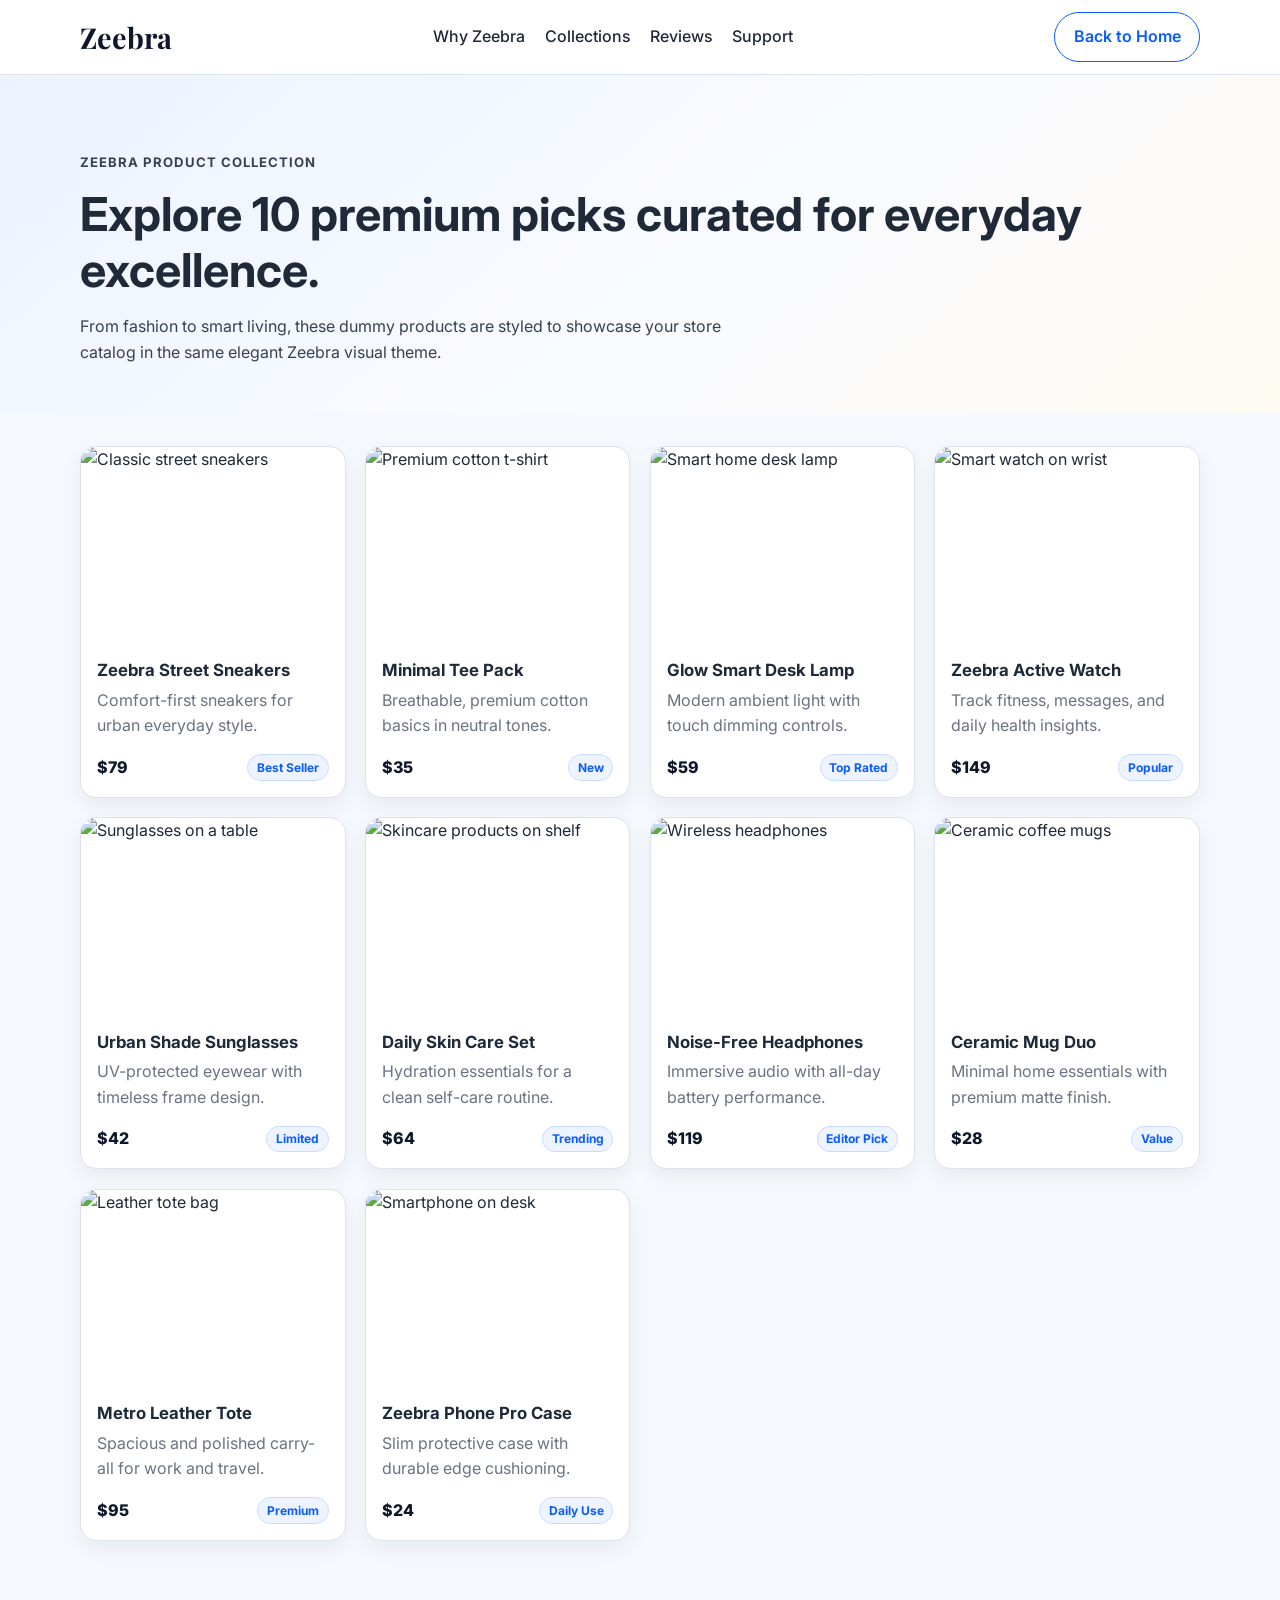
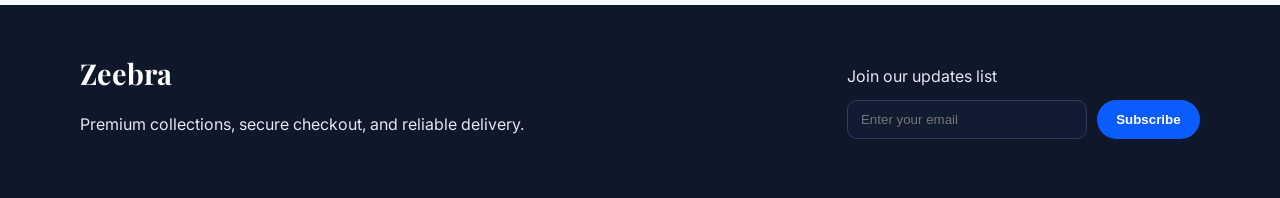
==== collections.html @ 48e6f0a5 "Add Zeebra collections page with 10 themed products" ====
<!DOCTYPE html>
<html lang="en">
  <head>
    <meta charset="UTF-8" />
    <meta name="viewport" content="width=device-width, initial-scale=1.0" />
    <title>Zeebra Collections | Shop Premium Picks</title>
    <link rel="preconnect" href="https://fonts.googleapis.com" />
    <link rel="preconnect" href="https://fonts.gstatic.com" crossorigin />
    <link
      href="https://fonts.googleapis.com/css2?family=Inter:wght@400;500;600;700;800&family=Playfair+Display:wght@600;700&display=swap"
      rel="stylesheet"
    />
    <link rel="stylesheet" href="styles.css" />
  </head>
  <body>
    <header class="topbar">
      <div class="container nav">
        <a class="brand" href="index.html">Zeebra</a>
        <nav>
          <ul class="nav-links">
            <li><a href="index.html#features">Why Zeebra</a></li>
            <li><a href="collections.html">Collections</a></li>
            <li><a href="index.html#testimonials">Reviews</a></li>
            <li><a href="#support">Support</a></li>
          </ul>
        </nav>
        <a class="btn btn-outline" href="index.html">Back to Home</a>
      </div>
    </header>

    <main>
      <section class="catalog-hero">
        <div class="container">
          <p class="eyebrow">Zeebra Product Collection</p>
          <h1>Explore 10 premium picks curated for everyday excellence.</h1>
          <p>
            From fashion to smart living, these dummy products are styled to showcase
            your store catalog in the same elegant Zeebra visual theme.
          </p>
        </div>
      </section>

      <section class="product-section" id="products">
        <div class="container">
          <div class="product-grid">
            <article class="product-card">
              <img src="https://images.unsplash.com/photo-1542291026-7eec264c27ff?auto=format&fit=crop&w=800&q=80" alt="Classic street sneakers" />
              <div class="product-content">
                <h3>Zeebra Street Sneakers</h3>
                <p>Comfort-first sneakers for urban everyday style.</p>
                <div class="product-meta"><span class="price">$79</span><span class="tag">Best Seller</span></div>
              </div>
            </article>

            <article class="product-card">
              <img src="https://images.unsplash.com/photo-1521572163474-6864f9cf17ab?auto=format&fit=crop&w=800&q=80" alt="Premium cotton t-shirt" />
              <div class="product-content">
                <h3>Minimal Tee Pack</h3>
                <p>Breathable, premium cotton basics in neutral tones.</p>
                <div class="product-meta"><span class="price">$35</span><span class="tag">New</span></div>
              </div>
            </article>

            <article class="product-card">
              <img src="https://images.unsplash.com/photo-1514996937319-344454492b37?auto=format&fit=crop&w=800&q=80" alt="Smart home desk lamp" />
              <div class="product-content">
                <h3>Glow Smart Desk Lamp</h3>
                <p>Modern ambient light with touch dimming controls.</p>
                <div class="product-meta"><span class="price">$59</span><span class="tag">Top Rated</span></div>
              </div>
            </article>

            <article class="product-card">
              <img src="https://images.unsplash.com/photo-1546868871-7041f2a55e12?auto=format&fit=crop&w=800&q=80" alt="Smart watch on wrist" />
              <div class="product-content">
                <h3>Zeebra Active Watch</h3>
                <p>Track fitness, messages, and daily health insights.</p>
                <div class="product-meta"><span class="price">$149</span><span class="tag">Popular</span></div>
              </div>
            </article>

            <article class="product-card">
              <img src="https://images.unsplash.com/photo-1572635196237-14b3f281503f?auto=format&fit=crop&w=800&q=80" alt="Sunglasses on a table" />
              <div class="product-content">
                <h3>Urban Shade Sunglasses</h3>
                <p>UV-protected eyewear with timeless frame design.</p>
                <div class="product-meta"><span class="price">$42</span><span class="tag">Limited</span></div>
              </div>
            </article>

            <article class="product-card">
              <img src="https://images.unsplash.com/photo-1585386959984-a41552231658?auto=format&fit=crop&w=800&q=80" alt="Skincare products on shelf" />
              <div class="product-content">
                <h3>Daily Skin Care Set</h3>
                <p>Hydration essentials for a clean self-care routine.</p>
                <div class="product-meta"><span class="price">$64</span><span class="tag">Trending</span></div>
              </div>
            </article>

            <article class="product-card">
              <img src="https://images.unsplash.com/photo-1505740420928-5e560c06d30e?auto=format&fit=crop&w=800&q=80" alt="Wireless headphones" />
              <div class="product-content">
                <h3>Noise-Free Headphones</h3>
                <p>Immersive audio with all-day battery performance.</p>
                <div class="product-meta"><span class="price">$119</span><span class="tag">Editor Pick</span></div>
              </div>
            </article>

            <article class="product-card">
              <img src="https://images.unsplash.com/photo-1560343090-f0409e92791a?auto=format&fit=crop&w=800&q=80" alt="Ceramic coffee mugs" />
              <div class="product-content">
                <h3>Ceramic Mug Duo</h3>
                <p>Minimal home essentials with premium matte finish.</p>
                <div class="product-meta"><span class="price">$28</span><span class="tag">Value</span></div>
              </div>
            </article>

            <article class="product-card">
              <img src="https://images.unsplash.com/photo-1556740749-887f6717d7e4?auto=format&fit=crop&w=800&q=80" alt="Leather tote bag" />
              <div class="product-content">
                <h3>Metro Leather Tote</h3>
                <p>Spacious and polished carry-all for work and travel.</p>
                <div class="product-meta"><span class="price">$95</span><span class="tag">Premium</span></div>
              </div>
            </article>

            <article class="product-card">
              <img src="https://images.unsplash.com/photo-1511707171634-5f897ff02aa9?auto=format&fit=crop&w=800&q=80" alt="Smartphone on desk" />
              <div class="product-content">
                <h3>Zeebra Phone Pro Case</h3>
                <p>Slim protective case with durable edge cushioning.</p>
                <div class="product-meta"><span class="price">$24</span><span class="tag">Daily Use</span></div>
              </div>
            </article>
          </div>
        </div>
      </section>
    </main>

    <footer class="footer" id="support">
      <div class="container footer-content">
        <div>
          <a class="brand" href="index.html">Zeebra</a>
          <p>Premium collections, secure checkout, and reliable delivery.</p>
        </div>
        <form>
          <label for="email">Join our updates list</label>
          <div class="subscribe">
            <input id="email" type="email" placeholder="Enter your email" />
            <button class="btn btn-primary" type="submit">Subscribe</button>
          </div>
        </form>
      </div>
    </footer>
  </body>
</html>
---- styles.css ----
:root {
  --bg: #f5f8fc;
  --surface: #ffffff;
  --text: #1f2937;
  --muted: #6b7280;
  --primary: #0b5cff;
  --primary-dark: #0841b8;
  --accent: #f59e0b;
  --border: #dbe3ee;
}

* {
  box-sizing: border-box;
}

body {
  margin: 0;
  font-family: "Inter", system-ui, -apple-system, sans-serif;
  color: var(--text);
  background: var(--bg);
  line-height: 1.6;
}

img {
  max-width: 100%;
  display: block;
}

.container {
  width: min(1120px, 92%);
  margin: 0 auto;
}

.topbar {
  background: rgba(255, 255, 255, 0.95);
  border-bottom: 1px solid var(--border);
  position: sticky;
  top: 0;
  z-index: 40;
  backdrop-filter: blur(8px);
}

.nav {
  display: flex;
  justify-content: space-between;
  align-items: center;
  min-height: 74px;
  gap: 1rem;
}

.brand {
  font-family: "Playfair Display", Georgia, serif;
  font-size: 1.8rem;
  color: #0f172a;
  font-weight: 700;
  text-decoration: none;
}

.nav-links {
  list-style: none;
  display: flex;
  gap: 1.2rem;
  padding: 0;
  margin: 0;
}

.nav-links a {
  text-decoration: none;
  color: var(--text);
  font-weight: 500;
}

.hero {
  padding: 4.5rem 0;
  background: linear-gradient(140deg, #ecf3ff 0%, #f9fbff 40%, #fefaf2 100%);
}

.hero-grid {
  display: grid;
  grid-template-columns: 1.1fr 1fr;
  align-items: center;
  gap: 2rem;
}

.eyebrow {
  color: var(--primary);
  font-weight: 700;
  text-transform: uppercase;
  letter-spacing: 0.08em;
  font-size: 0.82rem;
}

h1,
h2,
h3 {
  line-height: 1.2;
  margin-top: 0;
}

h1 {
  font-size: clamp(2rem, 2.4vw + 1rem, 3.4rem);
  margin-bottom: 1rem;
}

h2 {
  font-size: clamp(1.5rem, 1.8vw + 1rem, 2.3rem);
  margin-bottom: 1.1rem;
}

.hero-copy p {
  color: #374151;
  max-width: 58ch;
}

.hero-image img {
  border-radius: 20px;
  box-shadow: 0 20px 60px rgba(20, 41, 86, 0.2);
}

.hero-actions {
  display: flex;
  gap: 0.85rem;
  margin-top: 1.5rem;
  flex-wrap: wrap;
}

.btn {
  text-decoration: none;
  border: 1px solid transparent;
  font-weight: 600;
  padding: 0.7rem 1.15rem;
  border-radius: 999px;
  display: inline-flex;
  align-items: center;
  justify-content: center;
  cursor: pointer;
}

.btn-primary {
  background: var(--primary);
  color: #fff;
}

.btn-primary:hover {
  background: var(--primary-dark);
}

.btn-light {
  background: #fff;
  color: #0f172a;
  border-color: var(--border);
}

.btn-outline {
  border-color: var(--primary);
  color: var(--primary);
}

.collections,
.features,
.testimonials {
  padding: 4rem 0;
}

.card-grid {
  display: grid;
  gap: 1.2rem;
  grid-template-columns: repeat(3, minmax(0, 1fr));
}

.card {
  background: var(--surface);
  border-radius: 16px;
  overflow: hidden;
  border: 1px solid var(--border);
}

.card img {
  aspect-ratio: 4 / 3;
  object-fit: cover;
}

.card div {
  padding: 1rem;
}

.card p,
.features p {
  color: var(--muted);
}

.feature-grid {
  display: grid;
  grid-template-columns: 1.25fr 1fr;
  gap: 1.2rem;
}

.features ul {
  padding-left: 1.2rem;
}

.features li {
  margin-bottom: 0.8rem;
}

.feature-highlight {
  background: #0f172a;
  color: #dbeafe;
  border-radius: 16px;
  padding: 1.7rem;
}

.highlight-title {
  color: #fdba74;
  font-weight: 600;
}

.highlight-stat {
  font-size: 3rem;
  font-weight: 800;
  margin: 0;
  color: #fff;
}

.testimonials {
  background: #fff;
}

blockquote {
  margin: 0;
  font-size: 1.2rem;
  font-style: italic;
  max-width: 60ch;
}

.quote-author {
  color: var(--muted);
  font-weight: 600;
}

.footer {
  background: #0f172a;
  color: #e2e8f0;
  padding: 2.8rem 0;
}

.footer .brand {
  color: #fff;
}

.footer-content {
  display: flex;
  justify-content: space-between;
  align-items: center;
  gap: 1.5rem;
  flex-wrap: wrap;
}

.subscribe {
  display: flex;
  gap: 0.6rem;
  margin-top: 0.6rem;
}

input[type="email"] {
  border-radius: 10px;
  border: 1px solid #2d3e5f;
  background: #111b31;
  color: #e2e8f0;
  padding: 0.7rem 0.8rem;
  min-width: 240px;
}

@media (max-width: 900px) {
  .hero-grid,
  .card-grid,
  .feature-grid {
    grid-template-columns: 1fr;
  }

  .nav-links {
    display: none;
  }
}

.catalog-hero {
  padding: 4rem 0 2rem;
  background: linear-gradient(140deg, #ecf3ff 0%, #f9fbff 55%, #fefaf2 100%);
}

.catalog-hero p {
  color: #374151;
  max-width: 68ch;
}

.product-section {
  padding: 2rem 0 4rem;
}

.product-grid {
  display: grid;
  gap: 1.2rem;
  grid-template-columns: repeat(4, minmax(0, 1fr));
}

.product-card {
  background: var(--surface);
  border: 1px solid var(--border);
  border-radius: 16px;
  overflow: hidden;
  box-shadow: 0 8px 20px rgba(8, 20, 48, 0.06);
}

.product-card img {
  width: 100%;
  aspect-ratio: 4 / 3;
  object-fit: cover;
}

.product-content {
  padding: 1rem;
}

.product-content h3 {
  font-size: 1.05rem;
  margin-bottom: 0.45rem;
}

.product-content p {
  color: var(--muted);
  margin: 0 0 0.95rem;
}

.product-meta {
  display: flex;
  align-items: center;
  justify-content: space-between;
  gap: 0.8rem;
}

.price {
  font-weight: 800;
  color: #0f172a;
}

.tag {
  display: inline-flex;
  align-items: center;
  justify-content: center;
  font-size: 0.75rem;
  font-weight: 700;
  color: var(--primary);
  border: 1px solid #c9dbff;
  background: #eef4ff;
  padding: 0.18rem 0.55rem;
  border-radius: 999px;
}

@media (max-width: 1100px) {
  .product-grid {
    grid-template-columns: repeat(3, minmax(0, 1fr));
  }
}

@media (max-width: 900px) {
  .product-grid {
    grid-template-columns: repeat(2, minmax(0, 1fr));
  }
}

@media (max-width: 560px) {
  .product-grid {
    grid-template-columns: 1fr;
  }
}
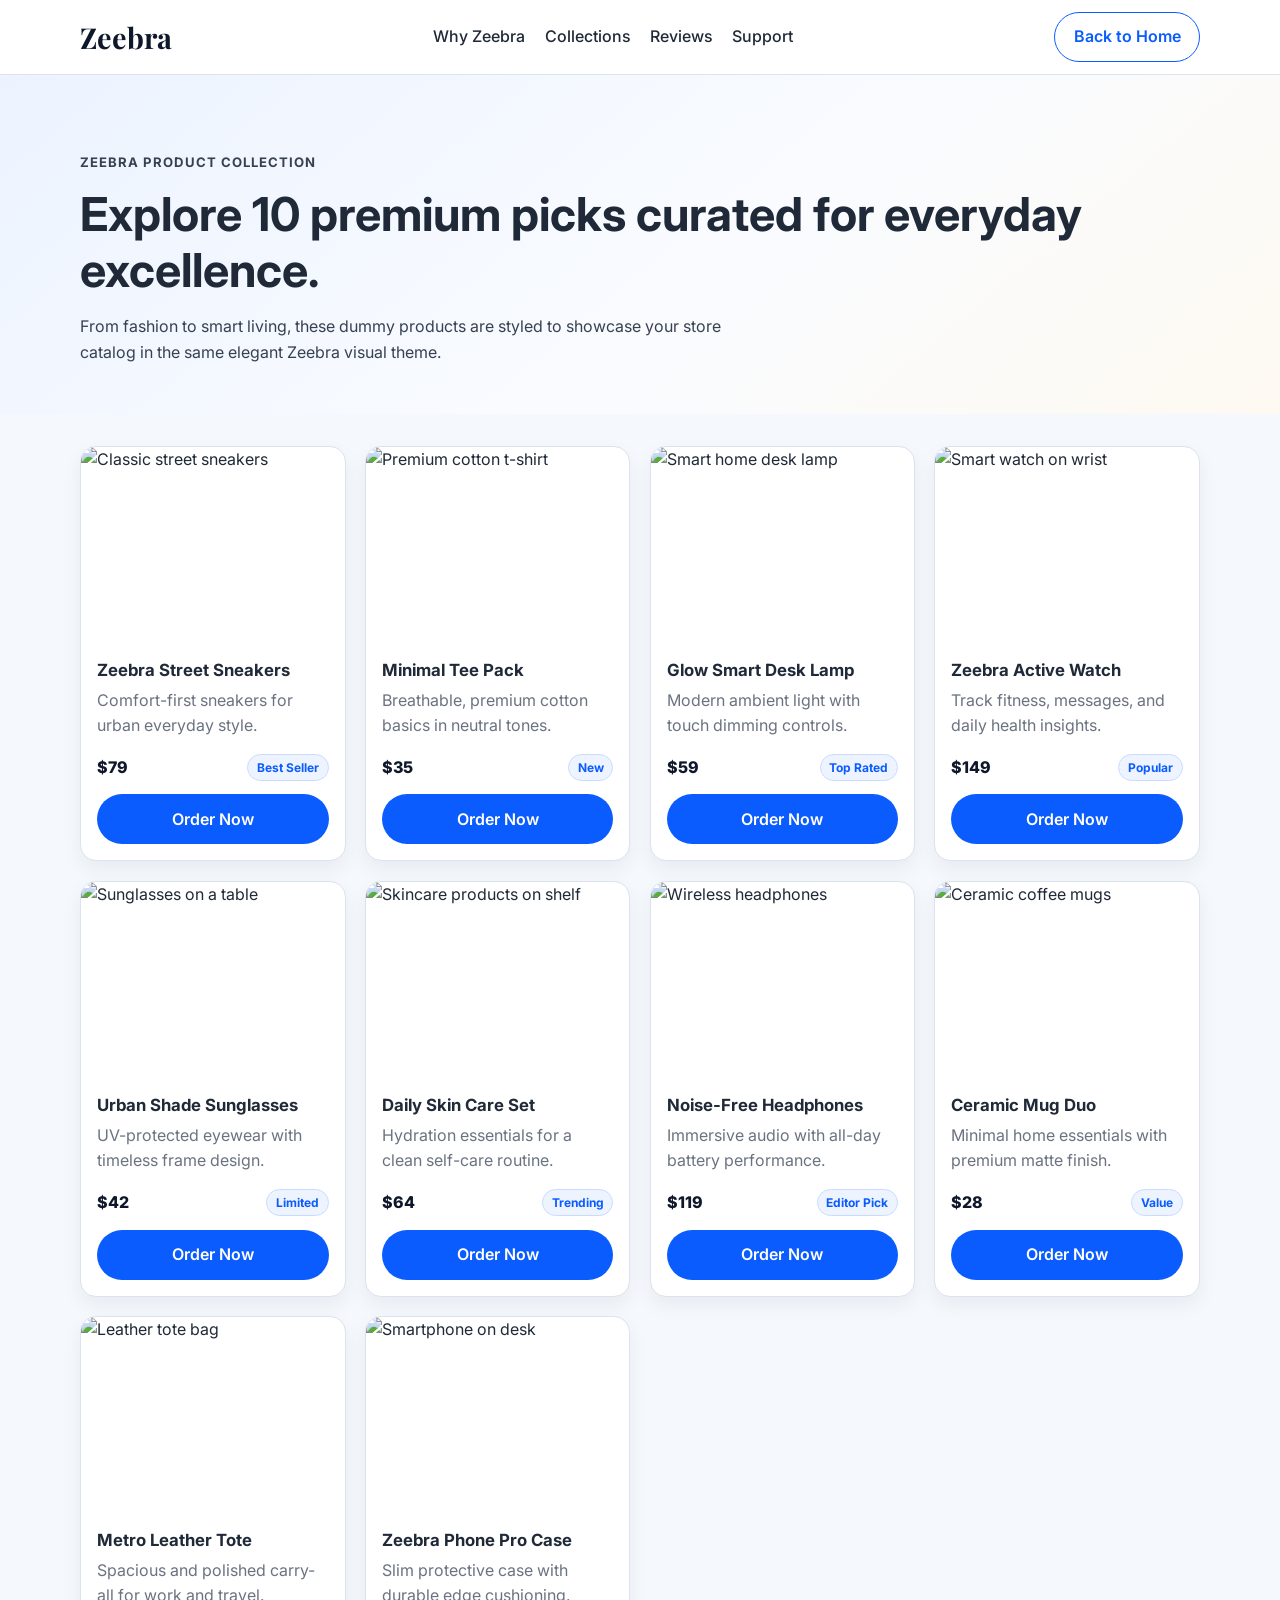
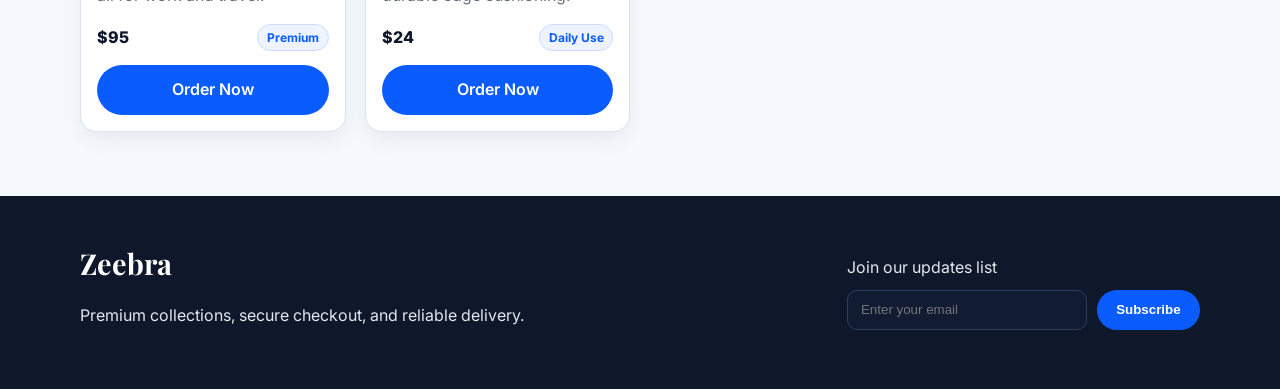
==== commit c72e0bfc: "Add Zeebra order page and product order links" ====
--- a/collections.html
+++ b/collections.html
@@ -49,6 +49,7 @@
                 <h3>Zeebra Street Sneakers</h3>
                 <p>Comfort-first sneakers for urban everyday style.</p>
                 <div class="product-meta"><span class="price">$79</span><span class="tag">Best Seller</span></div>
+                <a class="btn btn-primary product-btn" href="order.html?item=sneakers">Order Now</a>
               </div>
             </article>
 
@@ -58,6 +59,7 @@
                 <h3>Minimal Tee Pack</h3>
                 <p>Breathable, premium cotton basics in neutral tones.</p>
                 <div class="product-meta"><span class="price">$35</span><span class="tag">New</span></div>
+                <a class="btn btn-primary product-btn" href="order.html?item=tee">Order Now</a>
               </div>
             </article>
 
@@ -67,6 +69,7 @@
                 <h3>Glow Smart Desk Lamp</h3>
                 <p>Modern ambient light with touch dimming controls.</p>
                 <div class="product-meta"><span class="price">$59</span><span class="tag">Top Rated</span></div>
+                <a class="btn btn-primary product-btn" href="order.html?item=lamp">Order Now</a>
               </div>
             </article>
 
@@ -76,6 +79,7 @@
                 <h3>Zeebra Active Watch</h3>
                 <p>Track fitness, messages, and daily health insights.</p>
                 <div class="product-meta"><span class="price">$149</span><span class="tag">Popular</span></div>
+                <a class="btn btn-primary product-btn" href="order.html?item=watch">Order Now</a>
               </div>
             </article>
 
@@ -85,6 +89,7 @@
                 <h3>Urban Shade Sunglasses</h3>
                 <p>UV-protected eyewear with timeless frame design.</p>
                 <div class="product-meta"><span class="price">$42</span><span class="tag">Limited</span></div>
+                <a class="btn btn-primary product-btn" href="order.html?item=sunglasses">Order Now</a>
               </div>
             </article>
 
@@ -94,6 +99,7 @@
                 <h3>Daily Skin Care Set</h3>
                 <p>Hydration essentials for a clean self-care routine.</p>
                 <div class="product-meta"><span class="price">$64</span><span class="tag">Trending</span></div>
+                <a class="btn btn-primary product-btn" href="order.html?item=skincare">Order Now</a>
               </div>
             </article>
 
@@ -103,6 +109,7 @@
                 <h3>Noise-Free Headphones</h3>
                 <p>Immersive audio with all-day battery performance.</p>
                 <div class="product-meta"><span class="price">$119</span><span class="tag">Editor Pick</span></div>
+                <a class="btn btn-primary product-btn" href="order.html?item=headphones">Order Now</a>
               </div>
             </article>
 
@@ -112,6 +119,7 @@
                 <h3>Ceramic Mug Duo</h3>
                 <p>Minimal home essentials with premium matte finish.</p>
                 <div class="product-meta"><span class="price">$28</span><span class="tag">Value</span></div>
+                <a class="btn btn-primary product-btn" href="order.html?item=mugs">Order Now</a>
               </div>
             </article>
 
@@ -121,6 +129,7 @@
                 <h3>Metro Leather Tote</h3>
                 <p>Spacious and polished carry-all for work and travel.</p>
                 <div class="product-meta"><span class="price">$95</span><span class="tag">Premium</span></div>
+                <a class="btn btn-primary product-btn" href="order.html?item=tote">Order Now</a>
               </div>
             </article>
 
@@ -130,6 +139,7 @@
                 <h3>Zeebra Phone Pro Case</h3>
                 <p>Slim protective case with durable edge cushioning.</p>
                 <div class="product-meta"><span class="price">$24</span><span class="tag">Daily Use</span></div>
+                <a class="btn btn-primary product-btn" href="order.html?item=case">Order Now</a>
               </div>
             </article>
           </div>
--- a/styles.css
+++ b/styles.css
@@ -373,3 +373,105 @@
     grid-template-columns: 1fr;
   }
 }
+
+
+.product-btn {
+  margin-top: 0.85rem;
+  width: 100%;
+}
+
+.order-section {
+  padding: 2rem 0 4rem;
+}
+
+.order-wrap {
+  display: grid;
+  grid-template-columns: 0.95fr 1.4fr;
+  gap: 1.2rem;
+  align-items: start;
+}
+
+.order-summary {
+  background: #0f172a;
+  color: #dbeafe;
+  border-radius: 16px;
+  padding: 1.5rem;
+  position: sticky;
+  top: 95px;
+}
+
+.summary-label {
+  color: #fdba74;
+  text-transform: uppercase;
+  letter-spacing: 0.07em;
+  font-size: 0.78rem;
+  font-weight: 700;
+}
+
+.order-summary h2 {
+  color: #fff;
+  margin-bottom: 0.7rem;
+}
+
+.summary-note {
+  color: #cbd5e1;
+}
+
+.order-form {
+  background: var(--surface);
+  border: 1px solid var(--border);
+  border-radius: 16px;
+  padding: 1.35rem;
+}
+
+.form-grid {
+  display: grid;
+  grid-template-columns: repeat(2, minmax(0, 1fr));
+  gap: 0.95rem;
+}
+
+.order-form label {
+  display: flex;
+  flex-direction: column;
+  gap: 0.45rem;
+  font-weight: 600;
+  margin-bottom: 0.95rem;
+}
+
+.order-form input,
+.order-form textarea,
+.order-form select {
+  border: 1px solid var(--border);
+  border-radius: 10px;
+  padding: 0.7rem 0.75rem;
+  font: inherit;
+  color: var(--text);
+  background: #fff;
+}
+
+.order-form textarea {
+  resize: vertical;
+}
+
+.order-submit {
+  width: 100%;
+  margin-top: 0.7rem;
+  padding: 0.85rem 1.1rem;
+  font-size: 1rem;
+}
+
+@media (max-width: 980px) {
+  .order-wrap {
+    grid-template-columns: 1fr;
+  }
+
+  .order-summary {
+    position: static;
+  }
+}
+
+@media (max-width: 700px) {
+  .form-grid {
+    grid-template-columns: 1fr;
+  }
+}
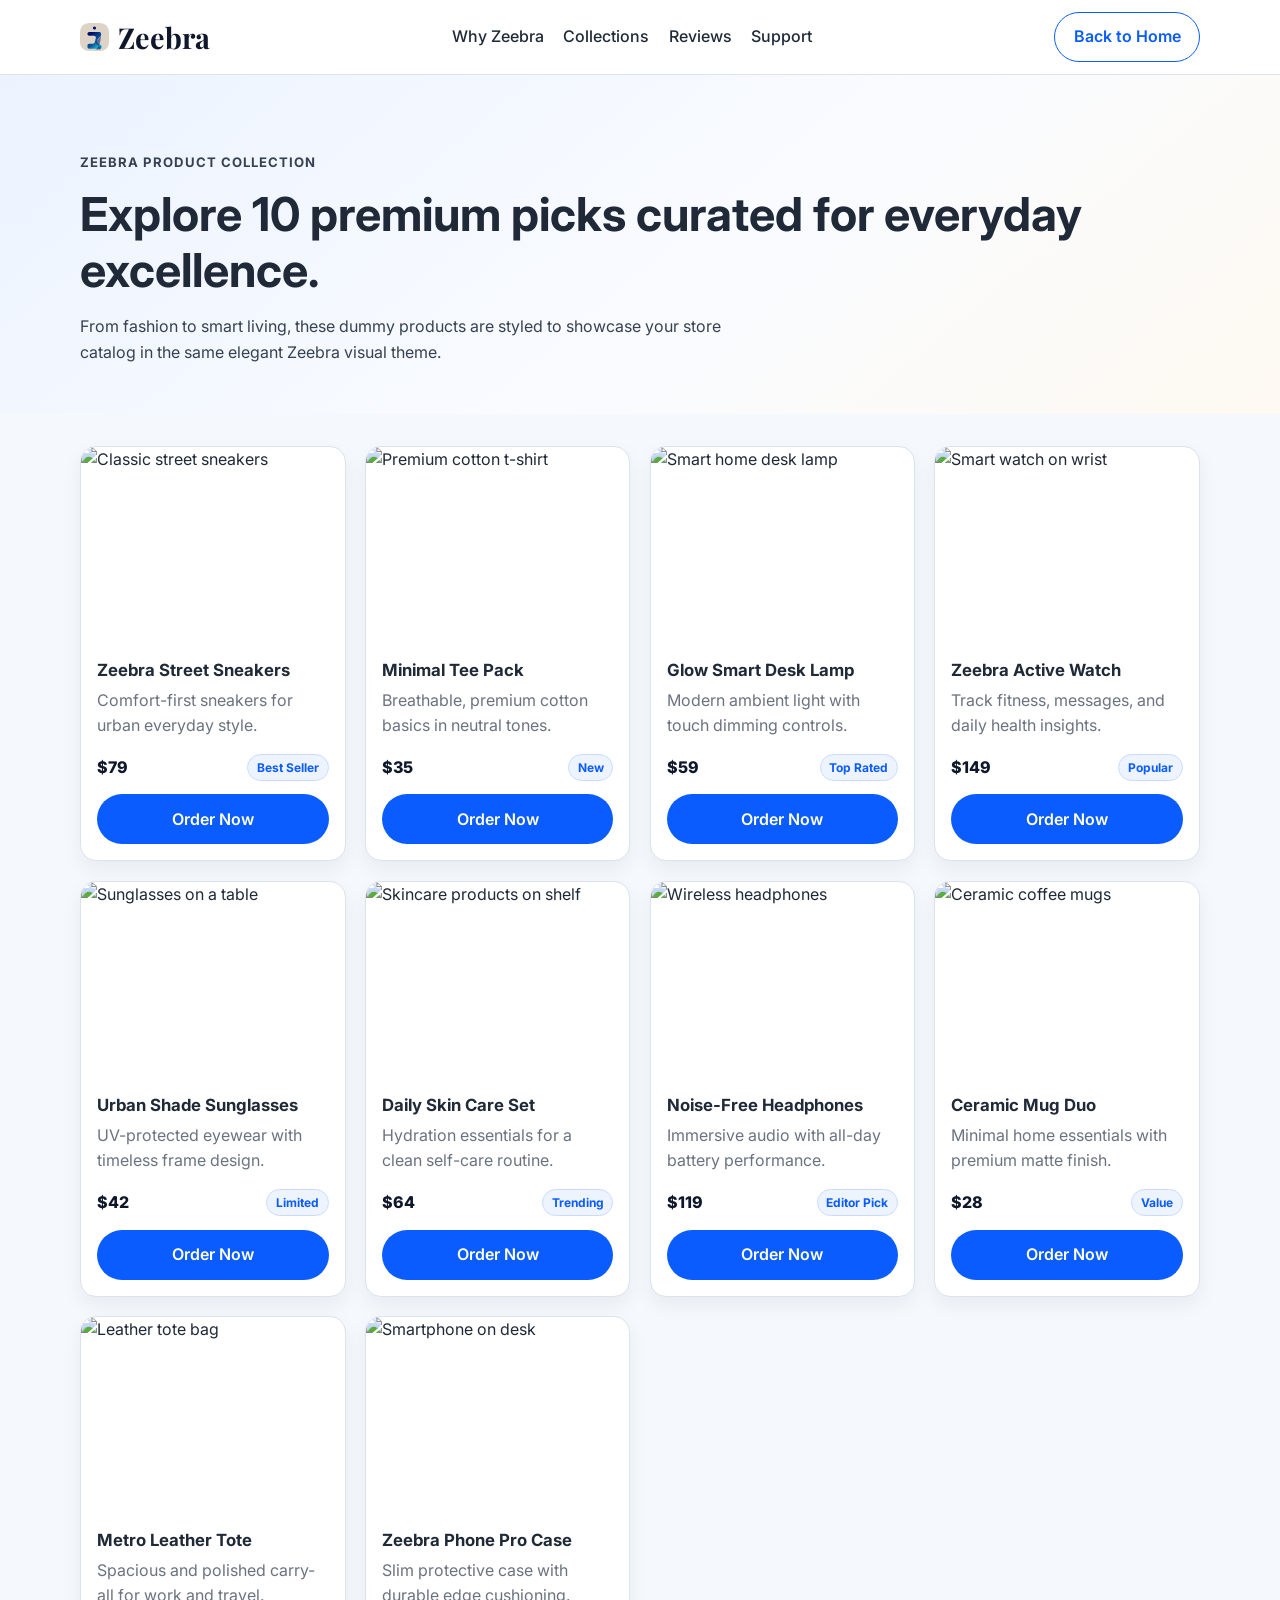
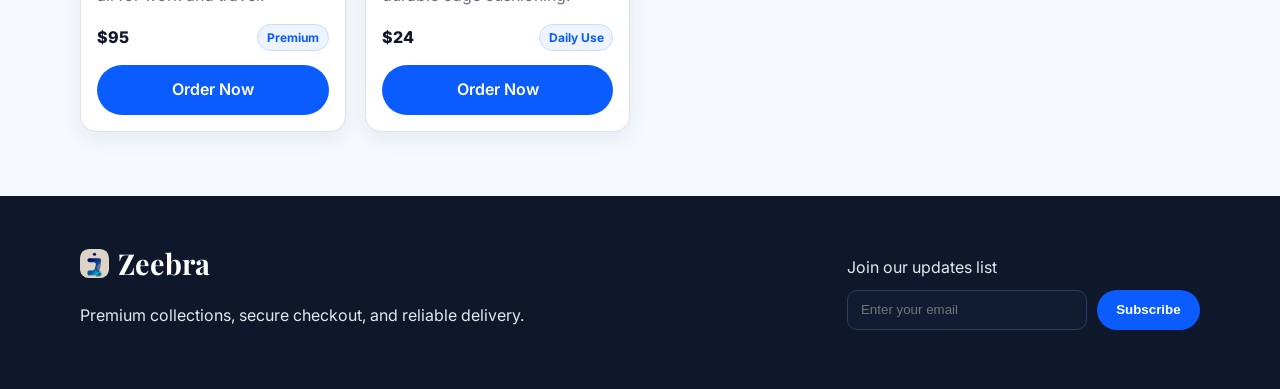
==== commit 1bc8e980: "Add Zeebra logo icon before brand text across pages" ====
--- a/collections.html
+++ b/collections.html
@@ -15,7 +15,7 @@
   <body>
     <header class="topbar">
       <div class="container nav">
-        <a class="brand" href="index.html">Zeebra</a>
+        <a class="brand" href="index.html"><img src="logo.svg" alt="Zeebra logo" class="brand-logo" />Zeebra</a>
         <nav>
           <ul class="nav-links">
             <li><a href="index.html#features">Why Zeebra</a></li>
@@ -150,7 +150,7 @@
     <footer class="footer" id="support">
       <div class="container footer-content">
         <div>
-          <a class="brand" href="index.html">Zeebra</a>
+          <a class="brand" href="index.html"><img src="logo.svg" alt="Zeebra logo" class="brand-logo" />Zeebra</a>
           <p>Premium collections, secure checkout, and reliable delivery.</p>
         </div>
         <form>
--- a/styles.css
+++ b/styles.css
@@ -56,6 +56,20 @@
   text-decoration: none;
 }
 
+
+.brand {
+  display: inline-flex;
+  align-items: center;
+  gap: 0.55rem;
+}
+
+.brand-logo {
+  width: 1.8rem;
+  height: 1.8rem;
+  border-radius: 0.55rem;
+  flex-shrink: 0;
+}
+
 .nav-links {
   list-style: none;
   display: flex;
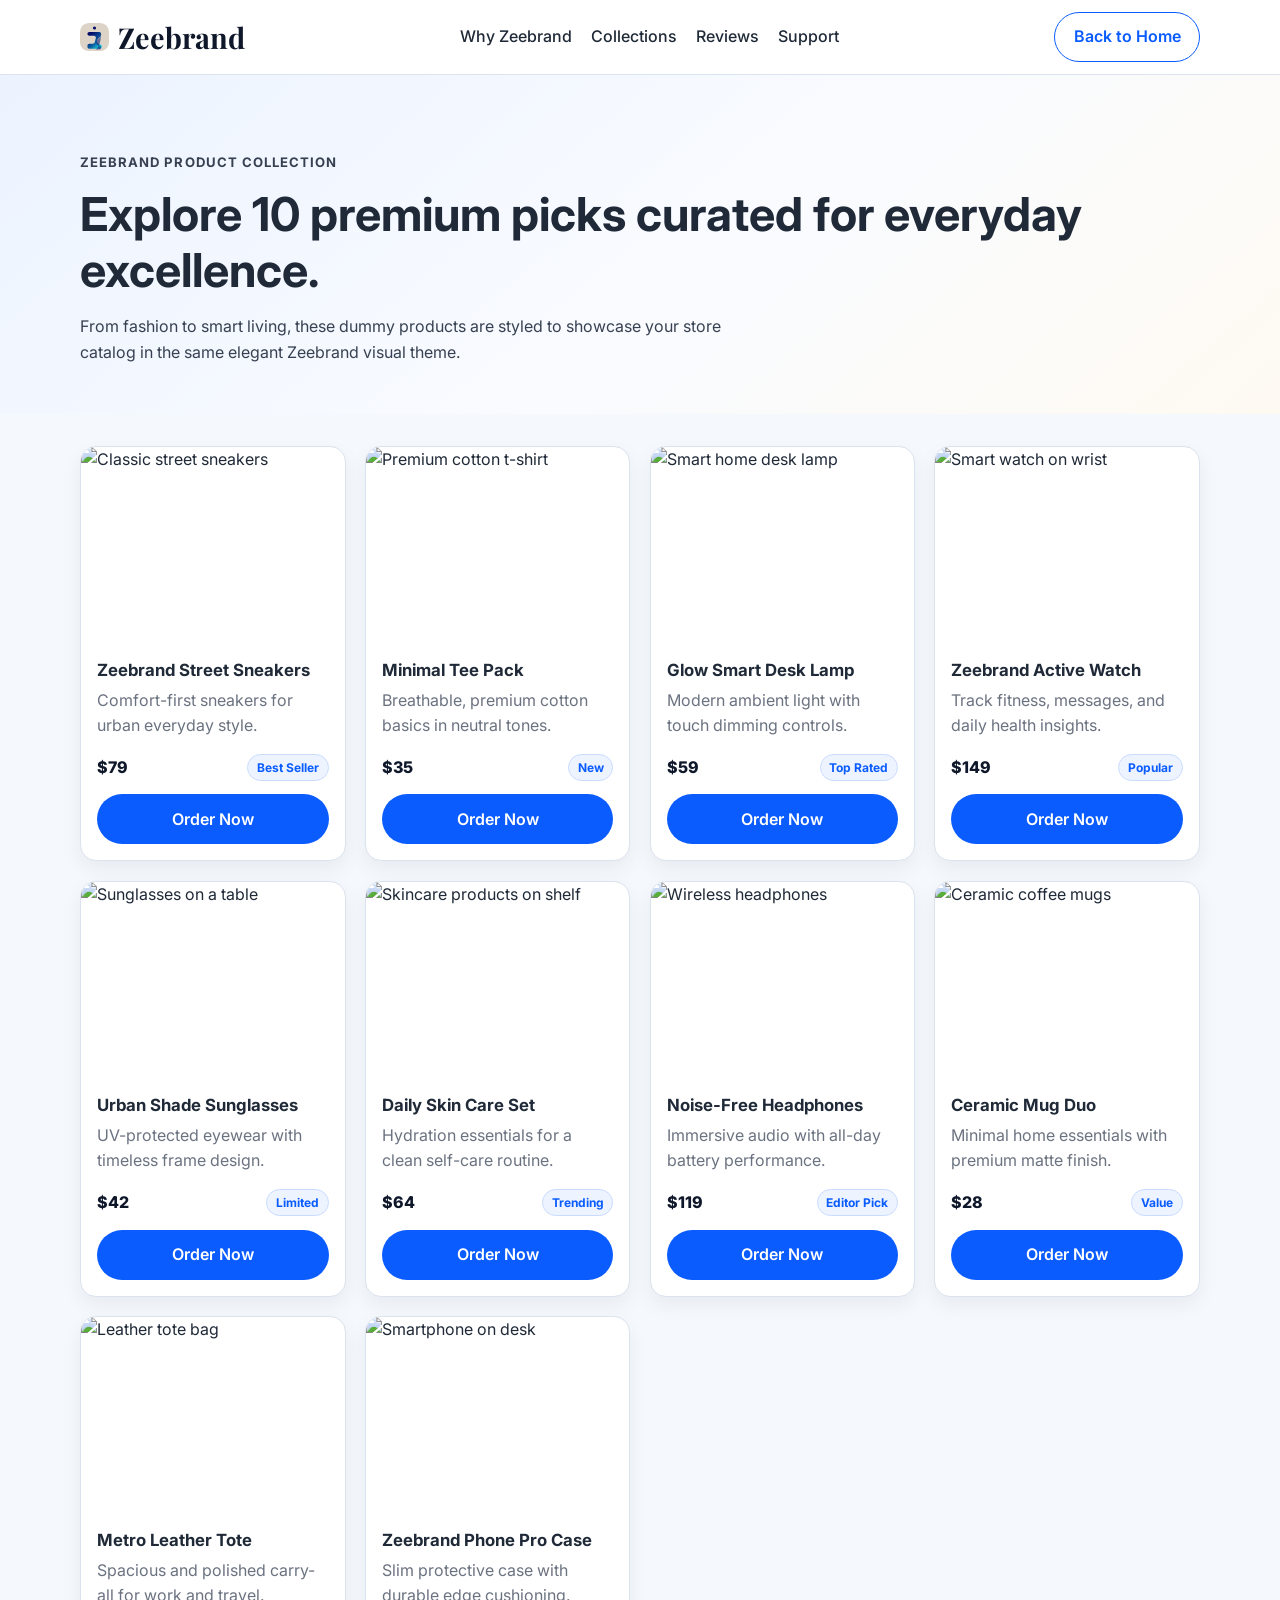
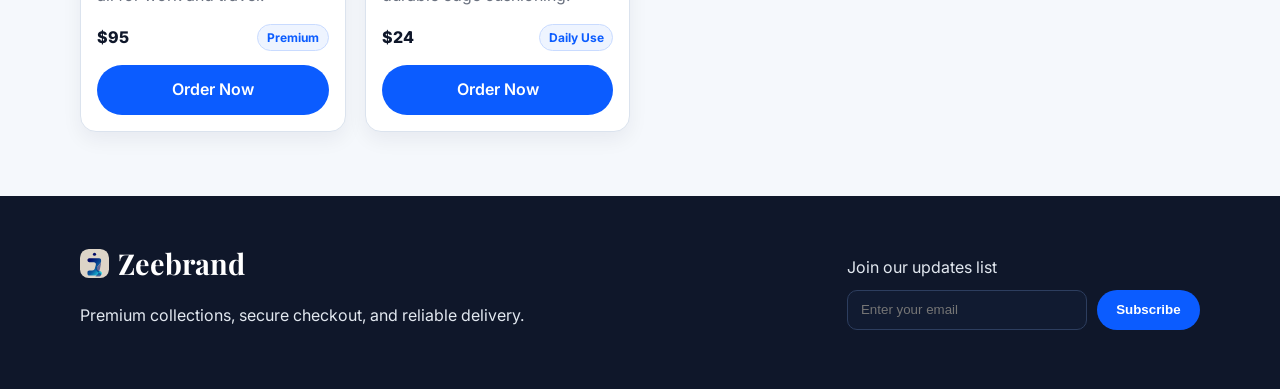
==== commit abb5c522: "Rename brand text from Zeebra to Zeebrand" ====
--- a/collections.html
+++ b/collections.html
@@ -3,7 +3,7 @@
   <head>
     <meta charset="UTF-8" />
     <meta name="viewport" content="width=device-width, initial-scale=1.0" />
-    <title>Zeebra Collections | Shop Premium Picks</title>
+    <title>Zeebrand Collections | Shop Premium Picks</title>
     <link rel="preconnect" href="https://fonts.googleapis.com" />
     <link rel="preconnect" href="https://fonts.gstatic.com" crossorigin />
     <link
@@ -15,10 +15,10 @@
   <body>
     <header class="topbar">
       <div class="container nav">
-        <a class="brand" href="index.html"><img src="logo.svg" alt="Zeebra logo" class="brand-logo" />Zeebra</a>
+        <a class="brand" href="index.html"><img src="logo.svg" alt="Zeebrand logo" class="brand-logo" />Zeebrand</a>
         <nav>
           <ul class="nav-links">
-            <li><a href="index.html#features">Why Zeebra</a></li>
+            <li><a href="index.html#features">Why Zeebrand</a></li>
             <li><a href="collections.html">Collections</a></li>
             <li><a href="index.html#testimonials">Reviews</a></li>
             <li><a href="#support">Support</a></li>
@@ -31,11 +31,11 @@
     <main>
       <section class="catalog-hero">
         <div class="container">
-          <p class="eyebrow">Zeebra Product Collection</p>
+          <p class="eyebrow">Zeebrand Product Collection</p>
           <h1>Explore 10 premium picks curated for everyday excellence.</h1>
           <p>
             From fashion to smart living, these dummy products are styled to showcase
-            your store catalog in the same elegant Zeebra visual theme.
+            your store catalog in the same elegant Zeebrand visual theme.
           </p>
         </div>
       </section>
@@ -46,7 +46,7 @@
             <article class="product-card">
               <img src="https://images.unsplash.com/photo-1542291026-7eec264c27ff?auto=format&fit=crop&w=800&q=80" alt="Classic street sneakers" />
               <div class="product-content">
-                <h3>Zeebra Street Sneakers</h3>
+                <h3>Zeebrand Street Sneakers</h3>
                 <p>Comfort-first sneakers for urban everyday style.</p>
                 <div class="product-meta"><span class="price">$79</span><span class="tag">Best Seller</span></div>
                 <a class="btn btn-primary product-btn" href="order.html?item=sneakers">Order Now</a>
@@ -76,7 +76,7 @@
             <article class="product-card">
               <img src="https://images.unsplash.com/photo-1546868871-7041f2a55e12?auto=format&fit=crop&w=800&q=80" alt="Smart watch on wrist" />
               <div class="product-content">
-                <h3>Zeebra Active Watch</h3>
+                <h3>Zeebrand Active Watch</h3>
                 <p>Track fitness, messages, and daily health insights.</p>
                 <div class="product-meta"><span class="price">$149</span><span class="tag">Popular</span></div>
                 <a class="btn btn-primary product-btn" href="order.html?item=watch">Order Now</a>
@@ -136,7 +136,7 @@
             <article class="product-card">
               <img src="https://images.unsplash.com/photo-1511707171634-5f897ff02aa9?auto=format&fit=crop&w=800&q=80" alt="Smartphone on desk" />
               <div class="product-content">
-                <h3>Zeebra Phone Pro Case</h3>
+                <h3>Zeebrand Phone Pro Case</h3>
                 <p>Slim protective case with durable edge cushioning.</p>
                 <div class="product-meta"><span class="price">$24</span><span class="tag">Daily Use</span></div>
                 <a class="btn btn-primary product-btn" href="order.html?item=case">Order Now</a>
@@ -150,7 +150,7 @@
     <footer class="footer" id="support">
       <div class="container footer-content">
         <div>
-          <a class="brand" href="index.html"><img src="logo.svg" alt="Zeebra logo" class="brand-logo" />Zeebra</a>
+          <a class="brand" href="index.html"><img src="logo.svg" alt="Zeebrand logo" class="brand-logo" />Zeebrand</a>
           <p>Premium collections, secure checkout, and reliable delivery.</p>
         </div>
         <form>
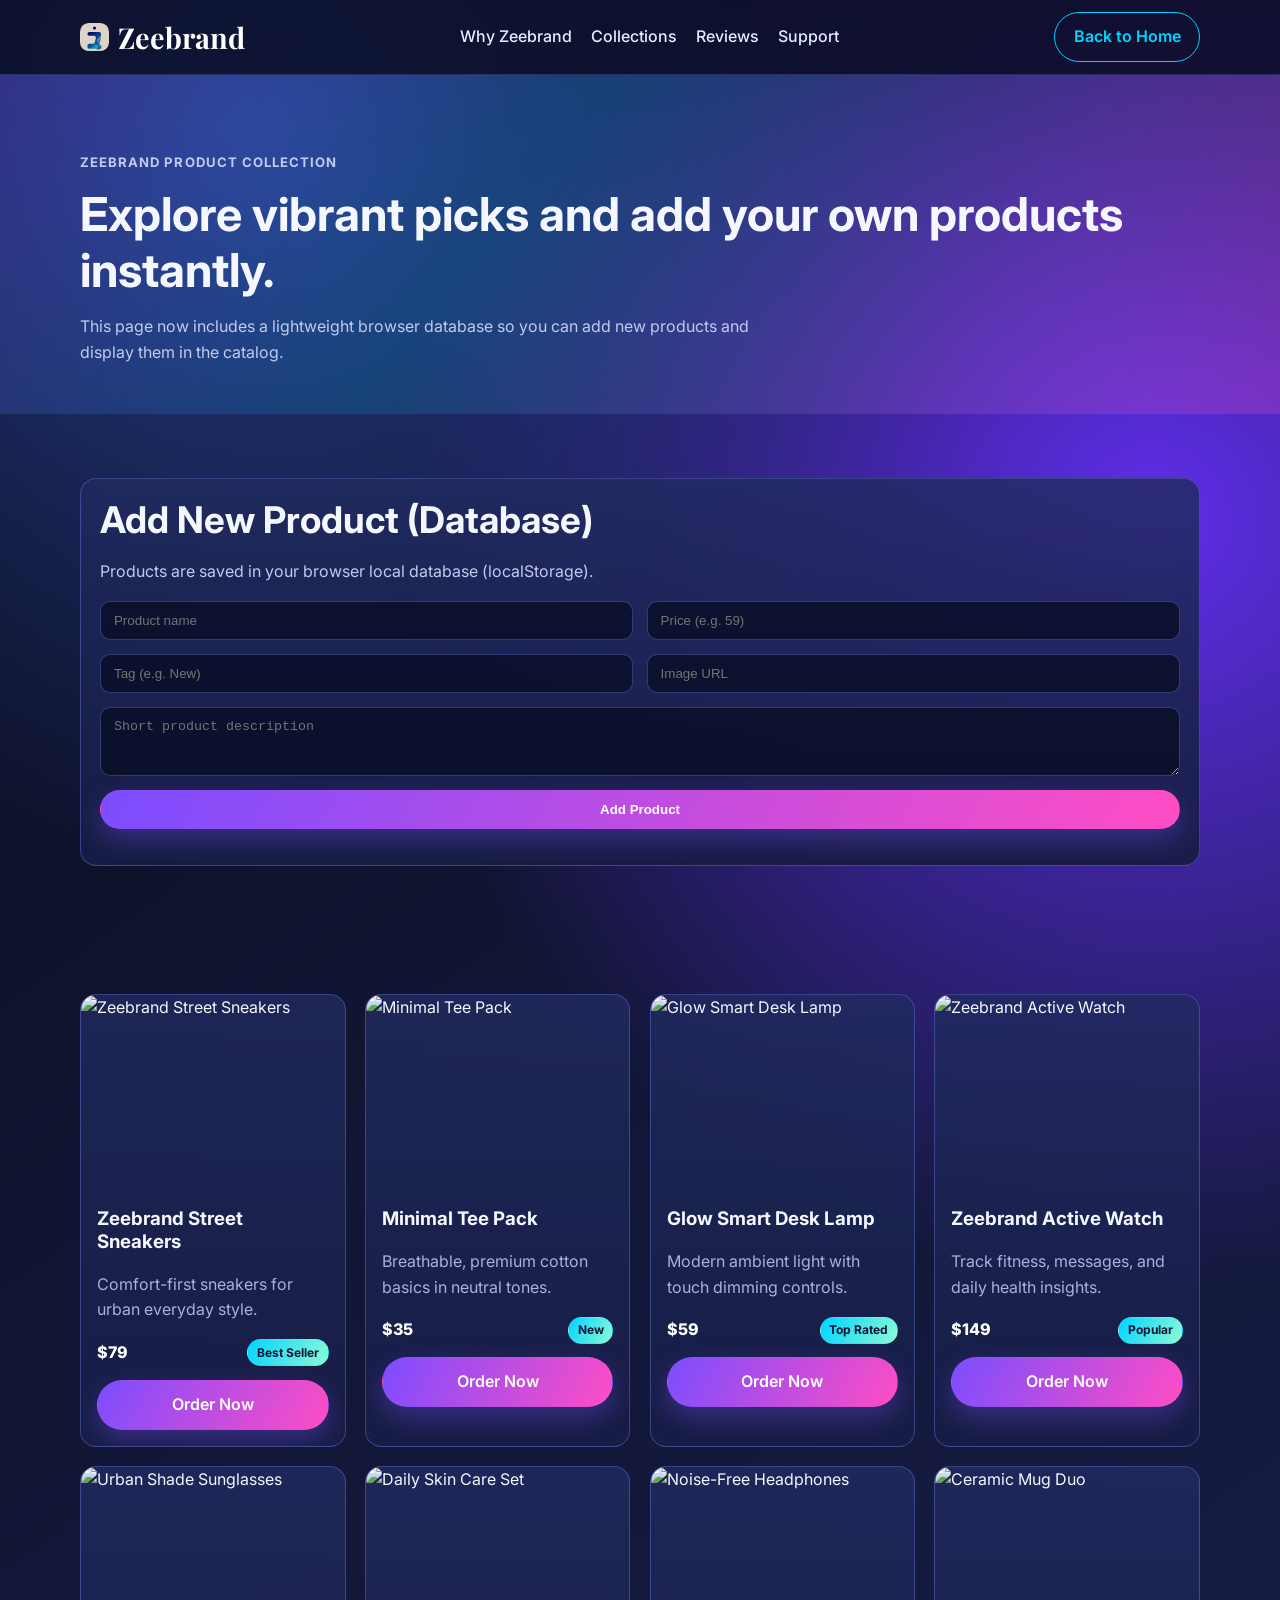
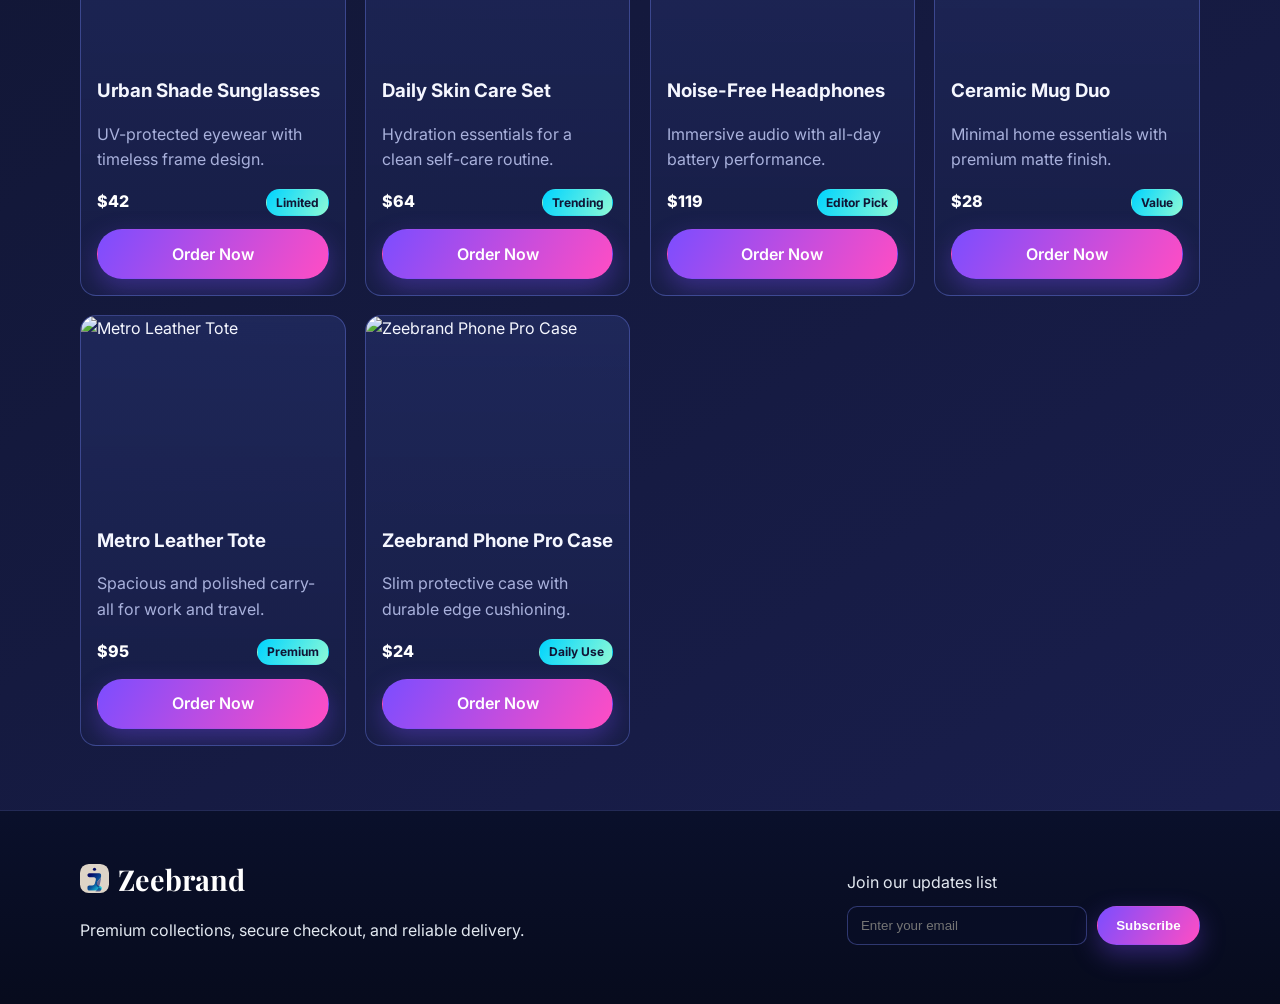
==== commit a80380f6: "Add vibrant theme, animations, and local product database" ====
--- a/collections.html
+++ b/collections.html
@@ -32,117 +32,35 @@
       <section class="catalog-hero">
         <div class="container">
           <p class="eyebrow">Zeebrand Product Collection</p>
-          <h1>Explore 10 premium picks curated for everyday excellence.</h1>
+          <h1>Explore vibrant picks and add your own products instantly.</h1>
           <p>
-            From fashion to smart living, these dummy products are styled to showcase
-            your store catalog in the same elegant Zeebrand visual theme.
+            This page now includes a lightweight browser database so you can add new
+            products and display them in the catalog.
           </p>
+        </div>
+      </section>
+
+      <section class="product-admin">
+        <div class="container">
+          <div class="admin-card">
+            <h2>Add New Product (Database)</h2>
+            <p class="admin-note">Products are saved in your browser local database (localStorage).</p>
+            <form id="product-form" class="admin-form">
+              <input name="name" type="text" placeholder="Product name" required />
+              <input name="price" type="number" placeholder="Price (e.g. 59)" min="1" required />
+              <input name="tag" type="text" placeholder="Tag (e.g. New)" required />
+              <input name="image" type="url" placeholder="Image URL" required />
+              <textarea name="description" rows="3" placeholder="Short product description" required></textarea>
+              <button class="btn btn-primary" type="submit">Add Product</button>
+            </form>
+            <p id="db-status" aria-live="polite"></p>
+          </div>
         </div>
       </section>
 
       <section class="product-section" id="products">
         <div class="container">
-          <div class="product-grid">
-            <article class="product-card">
-              <img src="https://images.unsplash.com/photo-1542291026-7eec264c27ff?auto=format&fit=crop&w=800&q=80" alt="Classic street sneakers" />
-              <div class="product-content">
-                <h3>Zeebrand Street Sneakers</h3>
-                <p>Comfort-first sneakers for urban everyday style.</p>
-                <div class="product-meta"><span class="price">$79</span><span class="tag">Best Seller</span></div>
-                <a class="btn btn-primary product-btn" href="order.html?item=sneakers">Order Now</a>
-              </div>
-            </article>
-
-            <article class="product-card">
-              <img src="https://images.unsplash.com/photo-1521572163474-6864f9cf17ab?auto=format&fit=crop&w=800&q=80" alt="Premium cotton t-shirt" />
-              <div class="product-content">
-                <h3>Minimal Tee Pack</h3>
-                <p>Breathable, premium cotton basics in neutral tones.</p>
-                <div class="product-meta"><span class="price">$35</span><span class="tag">New</span></div>
-                <a class="btn btn-primary product-btn" href="order.html?item=tee">Order Now</a>
-              </div>
-            </article>
-
-            <article class="product-card">
-              <img src="https://images.unsplash.com/photo-1514996937319-344454492b37?auto=format&fit=crop&w=800&q=80" alt="Smart home desk lamp" />
-              <div class="product-content">
-                <h3>Glow Smart Desk Lamp</h3>
-                <p>Modern ambient light with touch dimming controls.</p>
-                <div class="product-meta"><span class="price">$59</span><span class="tag">Top Rated</span></div>
-                <a class="btn btn-primary product-btn" href="order.html?item=lamp">Order Now</a>
-              </div>
-            </article>
-
-            <article class="product-card">
-              <img src="https://images.unsplash.com/photo-1546868871-7041f2a55e12?auto=format&fit=crop&w=800&q=80" alt="Smart watch on wrist" />
-              <div class="product-content">
-                <h3>Zeebrand Active Watch</h3>
-                <p>Track fitness, messages, and daily health insights.</p>
-                <div class="product-meta"><span class="price">$149</span><span class="tag">Popular</span></div>
-                <a class="btn btn-primary product-btn" href="order.html?item=watch">Order Now</a>
-              </div>
-            </article>
-
-            <article class="product-card">
-              <img src="https://images.unsplash.com/photo-1572635196237-14b3f281503f?auto=format&fit=crop&w=800&q=80" alt="Sunglasses on a table" />
-              <div class="product-content">
-                <h3>Urban Shade Sunglasses</h3>
-                <p>UV-protected eyewear with timeless frame design.</p>
-                <div class="product-meta"><span class="price">$42</span><span class="tag">Limited</span></div>
-                <a class="btn btn-primary product-btn" href="order.html?item=sunglasses">Order Now</a>
-              </div>
-            </article>
-
-            <article class="product-card">
-              <img src="https://images.unsplash.com/photo-1585386959984-a41552231658?auto=format&fit=crop&w=800&q=80" alt="Skincare products on shelf" />
-              <div class="product-content">
-                <h3>Daily Skin Care Set</h3>
-                <p>Hydration essentials for a clean self-care routine.</p>
-                <div class="product-meta"><span class="price">$64</span><span class="tag">Trending</span></div>
-                <a class="btn btn-primary product-btn" href="order.html?item=skincare">Order Now</a>
-              </div>
-            </article>
-
-            <article class="product-card">
-              <img src="https://images.unsplash.com/photo-1505740420928-5e560c06d30e?auto=format&fit=crop&w=800&q=80" alt="Wireless headphones" />
-              <div class="product-content">
-                <h3>Noise-Free Headphones</h3>
-                <p>Immersive audio with all-day battery performance.</p>
-                <div class="product-meta"><span class="price">$119</span><span class="tag">Editor Pick</span></div>
-                <a class="btn btn-primary product-btn" href="order.html?item=headphones">Order Now</a>
-              </div>
-            </article>
-
-            <article class="product-card">
-              <img src="https://images.unsplash.com/photo-1560343090-f0409e92791a?auto=format&fit=crop&w=800&q=80" alt="Ceramic coffee mugs" />
-              <div class="product-content">
-                <h3>Ceramic Mug Duo</h3>
-                <p>Minimal home essentials with premium matte finish.</p>
-                <div class="product-meta"><span class="price">$28</span><span class="tag">Value</span></div>
-                <a class="btn btn-primary product-btn" href="order.html?item=mugs">Order Now</a>
-              </div>
-            </article>
-
-            <article class="product-card">
-              <img src="https://images.unsplash.com/photo-1556740749-887f6717d7e4?auto=format&fit=crop&w=800&q=80" alt="Leather tote bag" />
-              <div class="product-content">
-                <h3>Metro Leather Tote</h3>
-                <p>Spacious and polished carry-all for work and travel.</p>
-                <div class="product-meta"><span class="price">$95</span><span class="tag">Premium</span></div>
-                <a class="btn btn-primary product-btn" href="order.html?item=tote">Order Now</a>
-              </div>
-            </article>
-
-            <article class="product-card">
-              <img src="https://images.unsplash.com/photo-1511707171634-5f897ff02aa9?auto=format&fit=crop&w=800&q=80" alt="Smartphone on desk" />
-              <div class="product-content">
-                <h3>Zeebrand Phone Pro Case</h3>
-                <p>Slim protective case with durable edge cushioning.</p>
-                <div class="product-meta"><span class="price">$24</span><span class="tag">Daily Use</span></div>
-                <a class="btn btn-primary product-btn" href="order.html?item=case">Order Now</a>
-              </div>
-            </article>
-          </div>
+          <div class="product-grid" id="product-grid"></div>
         </div>
       </section>
     </main>
@@ -162,5 +80,78 @@
         </form>
       </div>
     </footer>
+
+    <script>
+      const DB_KEY = "zeebrand_products_db";
+
+      const defaultProducts = [
+        { key: "sneakers", name: "Zeebrand Street Sneakers", description: "Comfort-first sneakers for urban everyday style.", price: 79, tag: "Best Seller", image: "https://images.unsplash.com/photo-1542291026-7eec264c27ff?auto=format&fit=crop&w=800&q=80" },
+        { key: "tee", name: "Minimal Tee Pack", description: "Breathable, premium cotton basics in neutral tones.", price: 35, tag: "New", image: "https://images.unsplash.com/photo-1521572163474-6864f9cf17ab?auto=format&fit=crop&w=800&q=80" },
+        { key: "lamp", name: "Glow Smart Desk Lamp", description: "Modern ambient light with touch dimming controls.", price: 59, tag: "Top Rated", image: "https://images.unsplash.com/photo-1514996937319-344454492b37?auto=format&fit=crop&w=800&q=80" },
+        { key: "watch", name: "Zeebrand Active Watch", description: "Track fitness, messages, and daily health insights.", price: 149, tag: "Popular", image: "https://images.unsplash.com/photo-1546868871-7041f2a55e12?auto=format&fit=crop&w=800&q=80" },
+        { key: "sunglasses", name: "Urban Shade Sunglasses", description: "UV-protected eyewear with timeless frame design.", price: 42, tag: "Limited", image: "https://images.unsplash.com/photo-1572635196237-14b3f281503f?auto=format&fit=crop&w=800&q=80" },
+        { key: "skincare", name: "Daily Skin Care Set", description: "Hydration essentials for a clean self-care routine.", price: 64, tag: "Trending", image: "https://images.unsplash.com/photo-1585386959984-a41552231658?auto=format&fit=crop&w=800&q=80" },
+        { key: "headphones", name: "Noise-Free Headphones", description: "Immersive audio with all-day battery performance.", price: 119, tag: "Editor Pick", image: "https://images.unsplash.com/photo-1505740420928-5e560c06d30e?auto=format&fit=crop&w=800&q=80" },
+        { key: "mugs", name: "Ceramic Mug Duo", description: "Minimal home essentials with premium matte finish.", price: 28, tag: "Value", image: "https://images.unsplash.com/photo-1560343090-f0409e92791a?auto=format&fit=crop&w=800&q=80" },
+        { key: "tote", name: "Metro Leather Tote", description: "Spacious and polished carry-all for work and travel.", price: 95, tag: "Premium", image: "https://images.unsplash.com/photo-1556740749-887f6717d7e4?auto=format&fit=crop&w=800&q=80" },
+        { key: "case", name: "Zeebrand Phone Pro Case", description: "Slim protective case with durable edge cushioning.", price: 24, tag: "Daily Use", image: "https://images.unsplash.com/photo-1511707171634-5f897ff02aa9?auto=format&fit=crop&w=800&q=80" },
+      ];
+
+      const productGrid = document.getElementById("product-grid");
+      const form = document.getElementById("product-form");
+      const statusText = document.getElementById("db-status");
+
+      function getCustomProducts() {
+        try {
+          return JSON.parse(localStorage.getItem(DB_KEY) || "[]");
+        } catch {
+          return [];
+        }
+      }
+
+      function saveCustomProducts(products) {
+        localStorage.setItem(DB_KEY, JSON.stringify(products));
+      }
+
+      function renderProducts() {
+        const allProducts = [...defaultProducts, ...getCustomProducts()];
+        productGrid.innerHTML = allProducts
+          .map(
+            (product) => `
+              <article class="product-card fade-in-up">
+                <img src="${product.image}" alt="${product.name}" />
+                <div class="product-content">
+                  <h3>${product.name}</h3>
+                  <p>${product.description}</p>
+                  <div class="product-meta"><span class="price">$${product.price}</span><span class="tag">${product.tag}</span></div>
+                  <a class="btn btn-primary product-btn" href="order.html?item=${encodeURIComponent(product.key)}">Order Now</a>
+                </div>
+              </article>
+            `
+          )
+          .join("");
+      }
+
+      form.addEventListener("submit", (event) => {
+        event.preventDefault();
+        const formData = new FormData(form);
+        const name = String(formData.get("name") || "").trim();
+        const description = String(formData.get("description") || "").trim();
+        const image = String(formData.get("image") || "").trim();
+        const tag = String(formData.get("tag") || "").trim();
+        const price = Number(formData.get("price"));
+        const key = `${name.toLowerCase().replace(/[^a-z0-9]+/g, "-")}-${Date.now().toString().slice(-5)}`;
+
+        const customProducts = getCustomProducts();
+        customProducts.push({ key, name, description, image, tag, price });
+        saveCustomProducts(customProducts);
+
+        form.reset();
+        statusText.textContent = `Added "${name}" to the local product database.`;
+        renderProducts();
+      });
+
+      renderProducts();
+    </script>
   </body>
 </html>
--- a/styles.css
+++ b/styles.css
@@ -1,12 +1,16 @@
 :root {
-  --bg: #f5f8fc;
-  --surface: #ffffff;
-  --text: #1f2937;
-  --muted: #6b7280;
-  --primary: #0b5cff;
-  --primary-dark: #0841b8;
-  --accent: #f59e0b;
-  --border: #dbe3ee;
+  --bg: #090b1a;
+  --bg-soft: #121737;
+  --surface: #171d45;
+  --surface-2: #1f2760;
+  --text: #f5f7ff;
+  --muted: #a9b1dc;
+  --primary: #7c4dff;
+  --primary-dark: #602bff;
+  --secondary: #00d4ff;
+  --accent: #ff4dc4;
+  --accent-warm: #ffb703;
+  --border: #34408b;
 }
 
 * {
@@ -17,7 +21,9 @@
   margin: 0;
   font-family: "Inter", system-ui, -apple-system, sans-serif;
   color: var(--text);
-  background: var(--bg);
+  background: radial-gradient(circle at 20% 5%, #243b87 0%, transparent 28%),
+    radial-gradient(circle at 90% 20%, #5f2eea 0%, transparent 32%),
+    linear-gradient(145deg, #090b1a 0%, #121737 45%, #1a1f4f 100%);
   line-height: 1.6;
 }
 
@@ -32,12 +38,12 @@
 }
 
 .topbar {
-  background: rgba(255, 255, 255, 0.95);
-  border-bottom: 1px solid var(--border);
+  background: rgba(11, 14, 37, 0.82);
+  border-bottom: 1px solid rgba(121, 137, 255, 0.25);
   position: sticky;
   top: 0;
   z-index: 40;
-  backdrop-filter: blur(8px);
+  backdrop-filter: blur(12px);
 }
 
 .nav {
@@ -51,13 +57,9 @@
 .brand {
   font-family: "Playfair Display", Georgia, serif;
   font-size: 1.8rem;
-  color: #0f172a;
+  color: #ffffff;
   font-weight: 700;
   text-decoration: none;
-}
-
-
-.brand {
   display: inline-flex;
   align-items: center;
   gap: 0.55rem;
@@ -80,13 +82,13 @@
 
 .nav-links a {
   text-decoration: none;
-  color: var(--text);
+  color: #e9ecff;
   font-weight: 500;
 }
 
 .hero {
   padding: 4.5rem 0;
-  background: linear-gradient(140deg, #ecf3ff 0%, #f9fbff 40%, #fefaf2 100%);
+  background: linear-gradient(140deg, rgba(123, 77, 255, 0.16) 0%, rgba(0, 212, 255, 0.1) 40%, rgba(255, 77, 196, 0.15) 100%);
 }
 
 .hero-grid {
@@ -97,7 +99,7 @@
 }
 
 .eyebrow {
-  color: var(--primary);
+  color: var(--secondary);
   font-weight: 700;
   text-transform: uppercase;
   letter-spacing: 0.08em;
@@ -121,14 +123,17 @@
   margin-bottom: 1.1rem;
 }
 
-.hero-copy p {
-  color: #374151;
-  max-width: 58ch;
+.hero-copy p,
+.catalog-hero p,
+.admin-note {
+  color: #c2caf0;
+  max-width: 68ch;
 }
 
 .hero-image img {
   border-radius: 20px;
-  box-shadow: 0 20px 60px rgba(20, 41, 86, 0.2);
+  box-shadow: 0 20px 60px rgba(0, 15, 90, 0.45);
+  animation: floatY 4s ease-in-out infinite;
 }
 
 .hero-actions {
@@ -148,58 +153,87 @@
   align-items: center;
   justify-content: center;
   cursor: pointer;
+  transition: transform 0.25s ease, box-shadow 0.25s ease, background 0.25s ease;
+}
+
+.btn:hover {
+  transform: translateY(-2px);
 }
 
 .btn-primary {
-  background: var(--primary);
+  background: linear-gradient(120deg, var(--primary), var(--accent));
   color: #fff;
+  box-shadow: 0 10px 26px rgba(124, 77, 255, 0.35);
 }
 
 .btn-primary:hover {
-  background: var(--primary-dark);
+  box-shadow: 0 14px 30px rgba(255, 77, 196, 0.35);
 }
 
 .btn-light {
-  background: #fff;
-  color: #0f172a;
-  border-color: var(--border);
+  background: rgba(255, 255, 255, 0.1);
+  color: #f6f8ff;
+  border-color: rgba(255, 255, 255, 0.25);
 }
 
 .btn-outline {
-  border-color: var(--primary);
-  color: var(--primary);
+  border-color: var(--secondary);
+  color: var(--secondary);
 }
 
 .collections,
 .features,
-.testimonials {
+.testimonials,
+.product-section,
+.order-section,
+.product-admin {
   padding: 4rem 0;
 }
 
-.card-grid {
+.card-grid,
+.product-grid {
   display: grid;
   gap: 1.2rem;
+}
+
+.card-grid {
   grid-template-columns: repeat(3, minmax(0, 1fr));
 }
 
-.card {
-  background: var(--surface);
+.product-grid {
+  grid-template-columns: repeat(4, minmax(0, 1fr));
+}
+
+.card,
+.product-card,
+.admin-card,
+.order-form {
+  background: linear-gradient(180deg, rgba(33, 43, 96, 0.8), rgba(23, 29, 69, 0.95));
   border-radius: 16px;
+  border: 1px solid rgba(121, 137, 255, 0.35);
+}
+
+.card,
+.product-card {
   overflow: hidden;
-  border: 1px solid var(--border);
-}
-
-.card img {
+  animation: fadeInUp 0.7s ease both;
+}
+
+.card img,
+.product-card img {
   aspect-ratio: 4 / 3;
   object-fit: cover;
 }
 
-.card div {
+.card div,
+.product-content {
   padding: 1rem;
 }
 
 .card p,
-.features p {
+.features p,
+.product-content p,
+.quote-author {
   color: var(--muted);
 }
 
@@ -218,14 +252,15 @@
 }
 
 .feature-highlight {
-  background: #0f172a;
+  background: linear-gradient(145deg, #171b44, #0d1230);
   color: #dbeafe;
   border-radius: 16px;
   padding: 1.7rem;
+  border: 1px solid rgba(124, 77, 255, 0.4);
 }
 
 .highlight-title {
-  color: #fdba74;
+  color: #ffd166;
   font-weight: 600;
 }
 
@@ -237,7 +272,7 @@
 }
 
 .testimonials {
-  background: #fff;
+  background: rgba(255, 255, 255, 0.02);
 }
 
 blockquote {
@@ -247,15 +282,11 @@
   max-width: 60ch;
 }
 
-.quote-author {
-  color: var(--muted);
-  font-weight: 600;
-}
-
 .footer {
-  background: #0f172a;
+  background: linear-gradient(180deg, #0a102b, #070b1d);
   color: #e2e8f0;
   padding: 2.8rem 0;
+  border-top: 1px solid rgba(121, 137, 255, 0.25);
 }
 
 .footer .brand {
@@ -276,73 +307,53 @@
   margin-top: 0.6rem;
 }
 
-input[type="email"] {
+input[type="email"],
+.admin-form input,
+.admin-form textarea,
+.order-form input,
+.order-form textarea,
+.order-form select {
   border-radius: 10px;
-  border: 1px solid #2d3e5f;
-  background: #111b31;
+  border: 1px solid rgba(121, 137, 255, 0.35);
+  background: rgba(9, 14, 39, 0.82);
   color: #e2e8f0;
   padding: 0.7rem 0.8rem;
+}
+
+input[type="email"] {
   min-width: 240px;
-}
-
-@media (max-width: 900px) {
-  .hero-grid,
-  .card-grid,
-  .feature-grid {
-    grid-template-columns: 1fr;
-  }
-
-  .nav-links {
-    display: none;
-  }
 }
 
 .catalog-hero {
   padding: 4rem 0 2rem;
-  background: linear-gradient(140deg, #ecf3ff 0%, #f9fbff 55%, #fefaf2 100%);
-}
-
-.catalog-hero p {
-  color: #374151;
-  max-width: 68ch;
-}
-
-.product-section {
-  padding: 2rem 0 4rem;
-}
-
-.product-grid {
+  background: linear-gradient(130deg, rgba(124, 77, 255, 0.24) 0%, rgba(0, 212, 255, 0.14) 40%, rgba(255, 77, 196, 0.24) 100%);
+  animation: gradientShift 9s ease-in-out infinite alternate;
+}
+
+.admin-card {
+  padding: 1.2rem;
+}
+
+.admin-form {
   display: grid;
-  gap: 1.2rem;
-  grid-template-columns: repeat(4, minmax(0, 1fr));
-}
-
-.product-card {
-  background: var(--surface);
-  border: 1px solid var(--border);
-  border-radius: 16px;
-  overflow: hidden;
-  box-shadow: 0 8px 20px rgba(8, 20, 48, 0.06);
-}
-
-.product-card img {
+  grid-template-columns: repeat(2, minmax(0, 1fr));
+  gap: 0.85rem;
+}
+
+.admin-form textarea,
+.admin-form button {
+  grid-column: 1 / -1;
+}
+
+#db-status {
+  color: #8dfad6;
+  font-weight: 600;
+  margin-top: 0.8rem;
+}
+
+.product-btn {
+  margin-top: 0.85rem;
   width: 100%;
-  aspect-ratio: 4 / 3;
-  object-fit: cover;
-}
-
-.product-content {
-  padding: 1rem;
-}
-
-.product-content h3 {
-  font-size: 1.05rem;
-  margin-bottom: 0.45rem;
-}
-
-.product-content p {
-  color: var(--muted);
-  margin: 0 0 0.95rem;
 }
 
 .product-meta {
@@ -354,7 +365,7 @@
 
 .price {
   font-weight: 800;
-  color: #0f172a;
+  color: #fff;
 }
 
 .tag {
@@ -363,39 +374,11 @@
   justify-content: center;
   font-size: 0.75rem;
   font-weight: 700;
-  color: var(--primary);
-  border: 1px solid #c9dbff;
-  background: #eef4ff;
+  color: #101535;
+  border: 1px solid transparent;
+  background: linear-gradient(120deg, #00d4ff, #8dfad6);
   padding: 0.18rem 0.55rem;
   border-radius: 999px;
-}
-
-@media (max-width: 1100px) {
-  .product-grid {
-    grid-template-columns: repeat(3, minmax(0, 1fr));
-  }
-}
-
-@media (max-width: 900px) {
-  .product-grid {
-    grid-template-columns: repeat(2, minmax(0, 1fr));
-  }
-}
-
-@media (max-width: 560px) {
-  .product-grid {
-    grid-template-columns: 1fr;
-  }
-}
-
-
-.product-btn {
-  margin-top: 0.85rem;
-  width: 100%;
-}
-
-.order-section {
-  padding: 2rem 0 4rem;
 }
 
 .order-wrap {
@@ -406,35 +389,28 @@
 }
 
 .order-summary {
-  background: #0f172a;
+  background: linear-gradient(145deg, #1f2760, #111637);
   color: #dbeafe;
   border-radius: 16px;
   padding: 1.5rem;
   position: sticky;
   top: 95px;
+  border: 1px solid rgba(121, 137, 255, 0.35);
 }
 
 .summary-label {
-  color: #fdba74;
+  color: #ffd166;
   text-transform: uppercase;
   letter-spacing: 0.07em;
   font-size: 0.78rem;
   font-weight: 700;
 }
 
-.order-summary h2 {
-  color: #fff;
-  margin-bottom: 0.7rem;
-}
-
 .summary-note {
   color: #cbd5e1;
 }
 
 .order-form {
-  background: var(--surface);
-  border: 1px solid var(--border);
-  border-radius: 16px;
   padding: 1.35rem;
 }
 
@@ -450,17 +426,6 @@
   gap: 0.45rem;
   font-weight: 600;
   margin-bottom: 0.95rem;
-}
-
-.order-form input,
-.order-form textarea,
-.order-form select {
-  border: 1px solid var(--border);
-  border-radius: 10px;
-  padding: 0.7rem 0.75rem;
-  font: inherit;
-  color: var(--text);
-  background: #fff;
 }
 
 .order-form textarea {
@@ -472,6 +437,57 @@
   margin-top: 0.7rem;
   padding: 0.85rem 1.1rem;
   font-size: 1rem;
+  animation: pulseGlow 2.8s ease infinite;
+}
+
+.fade-in-up {
+  animation: fadeInUp 0.6s ease both;
+}
+
+@keyframes fadeInUp {
+  from {
+    opacity: 0;
+    transform: translateY(12px);
+  }
+  to {
+    opacity: 1;
+    transform: translateY(0);
+  }
+}
+
+@keyframes floatY {
+  0%,
+  100% {
+    transform: translateY(0px);
+  }
+  50% {
+    transform: translateY(-10px);
+  }
+}
+
+@keyframes pulseGlow {
+  0%,
+  100% {
+    box-shadow: 0 10px 22px rgba(124, 77, 255, 0.35);
+  }
+  50% {
+    box-shadow: 0 14px 28px rgba(0, 212, 255, 0.45);
+  }
+}
+
+@keyframes gradientShift {
+  from {
+    filter: hue-rotate(0deg);
+  }
+  to {
+    filter: hue-rotate(16deg);
+  }
+}
+
+@media (max-width: 1100px) {
+  .product-grid {
+    grid-template-columns: repeat(3, minmax(0, 1fr));
+  }
 }
 
 @media (max-width: 980px) {
@@ -484,6 +500,20 @@
   }
 }
 
+@media (max-width: 900px) {
+  .hero-grid,
+  .card-grid,
+  .feature-grid,
+  .product-grid,
+  .admin-form {
+    grid-template-columns: 1fr;
+  }
+
+  .nav-links {
+    display: none;
+  }
+}
+
 @media (max-width: 700px) {
   .form-grid {
     grid-template-columns: 1fr;
